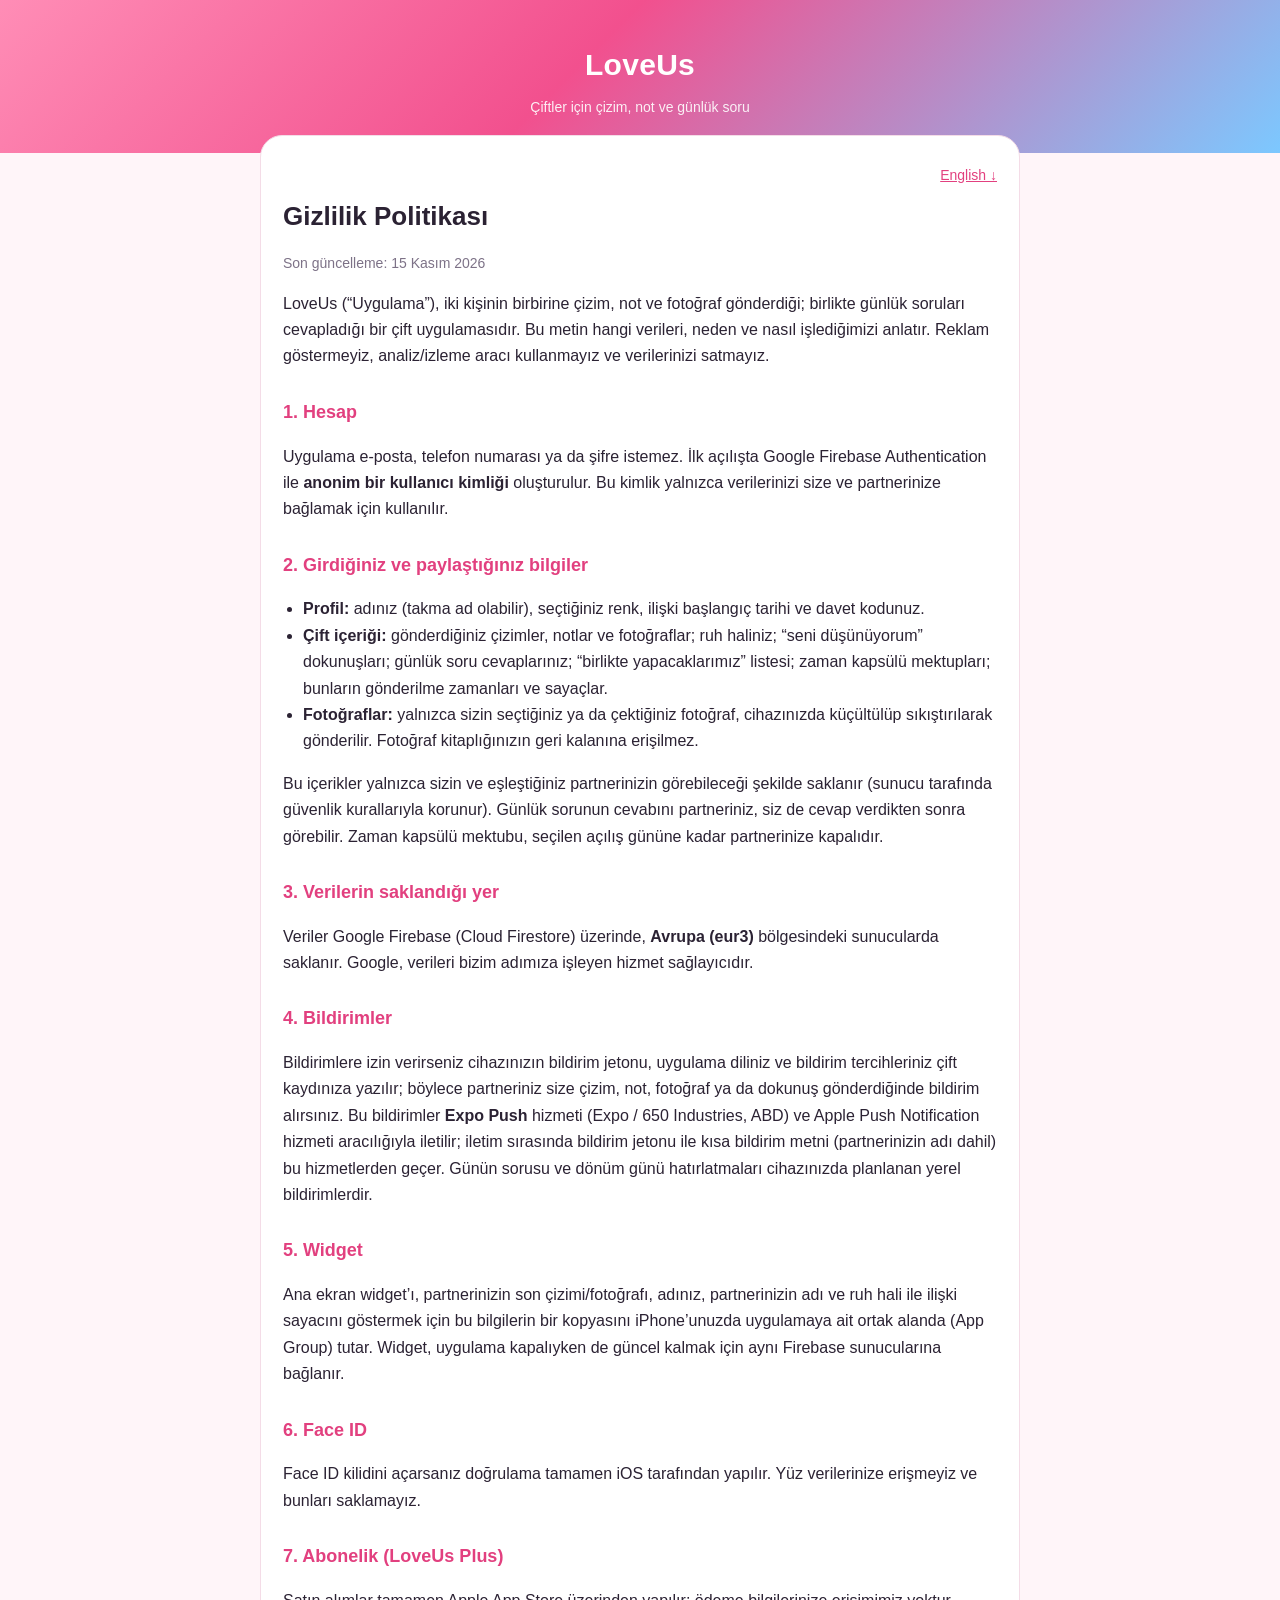
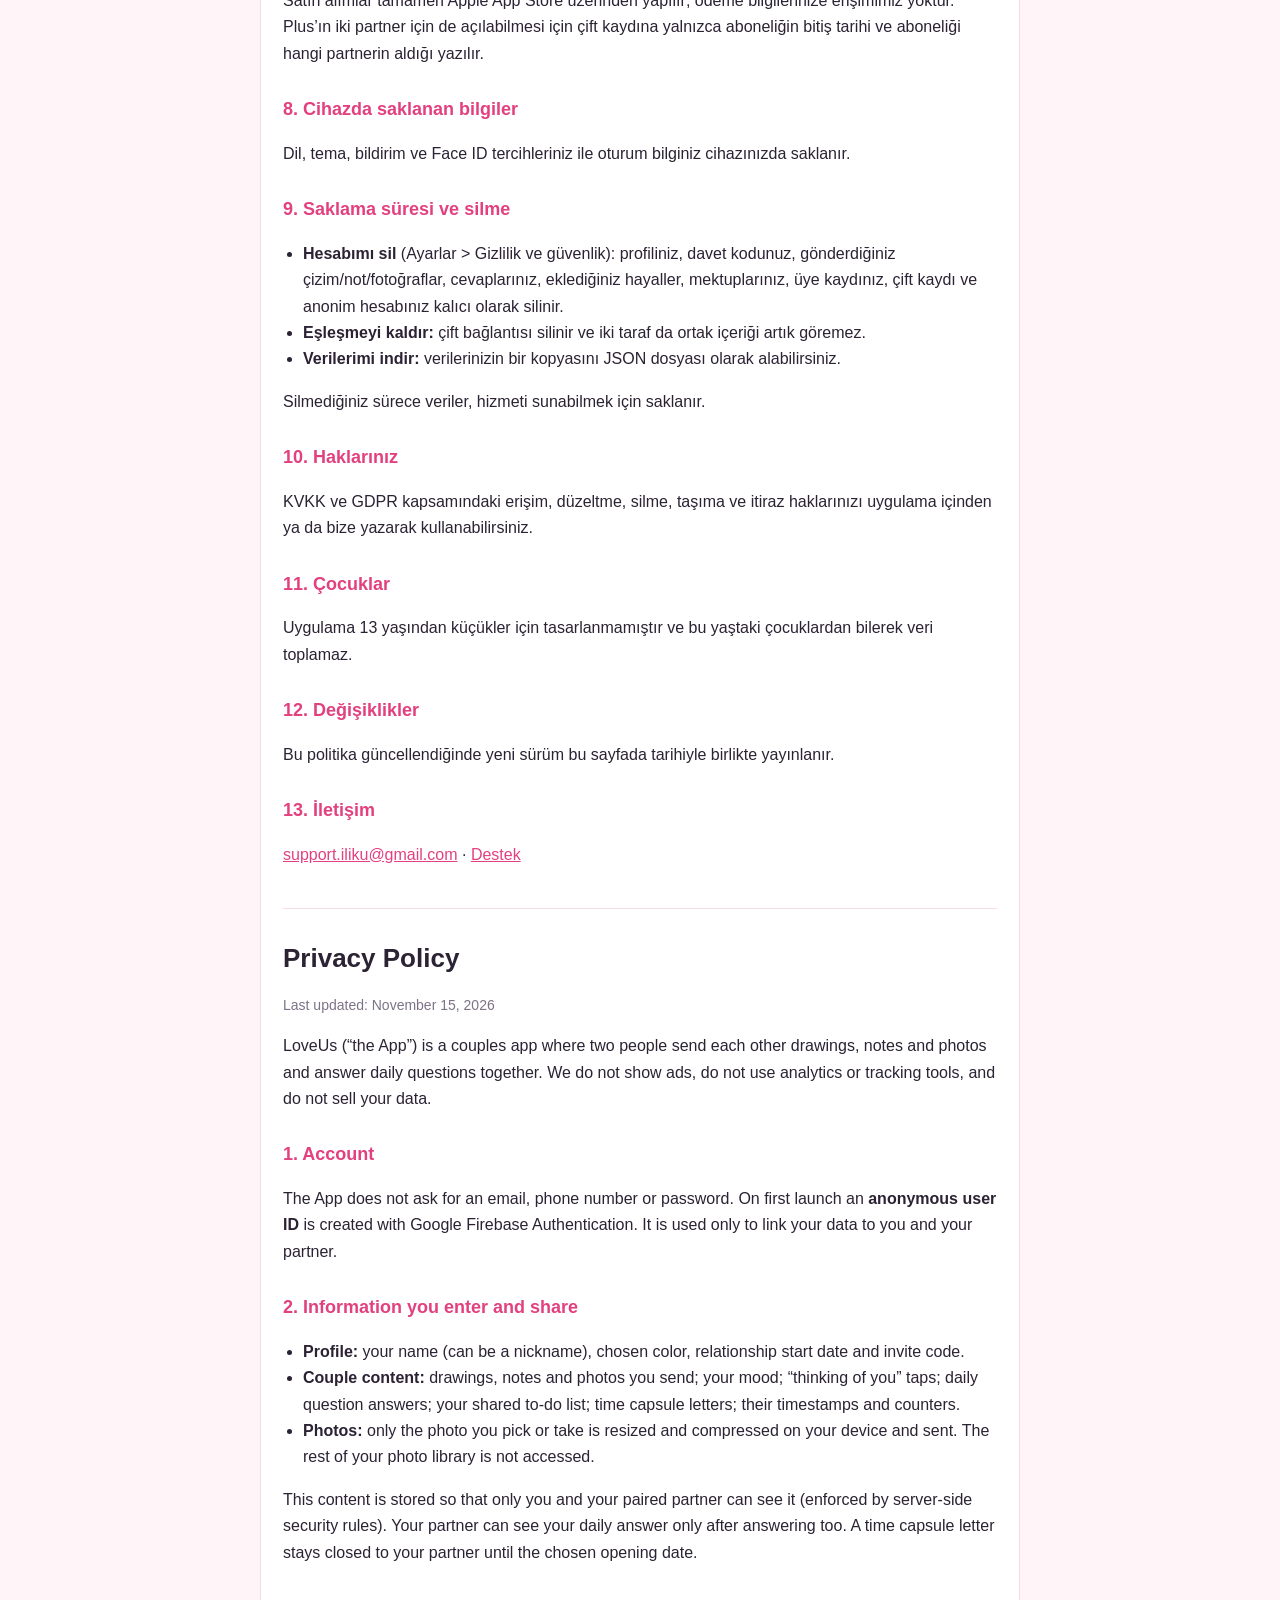
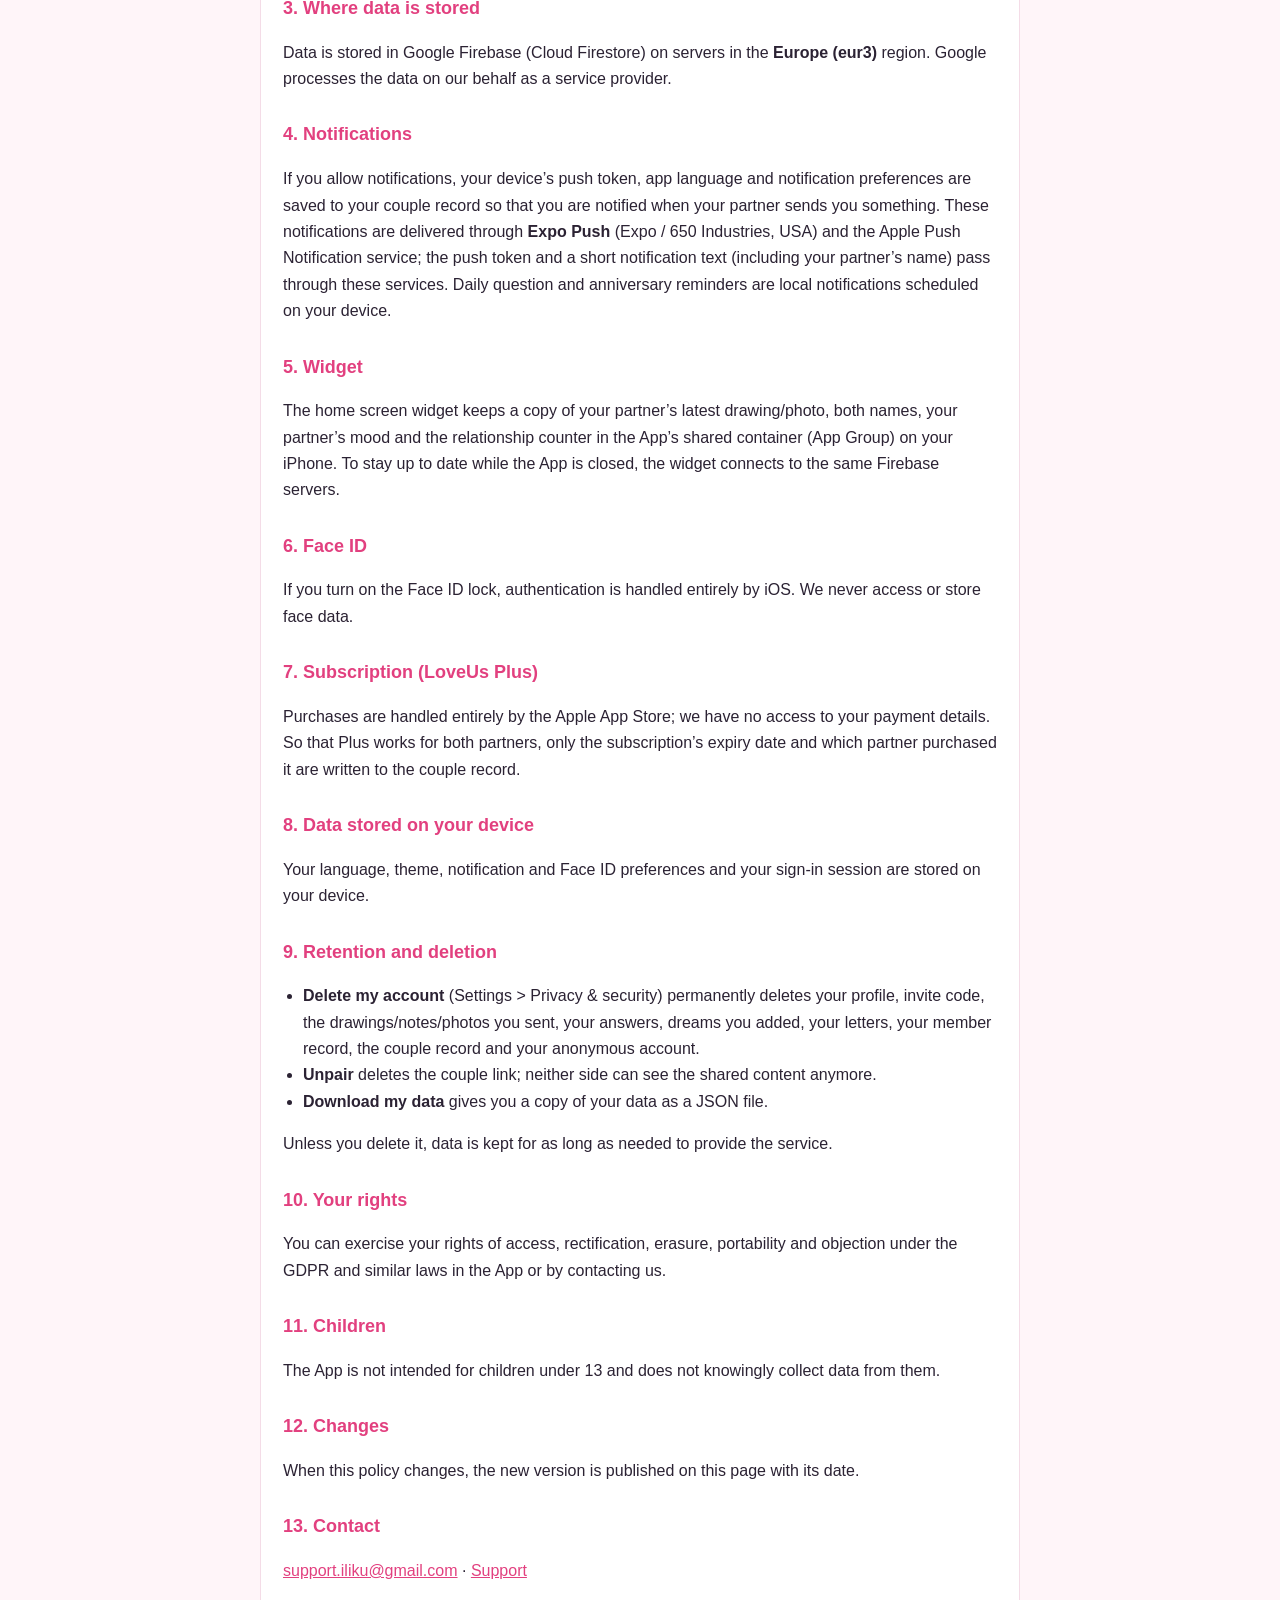
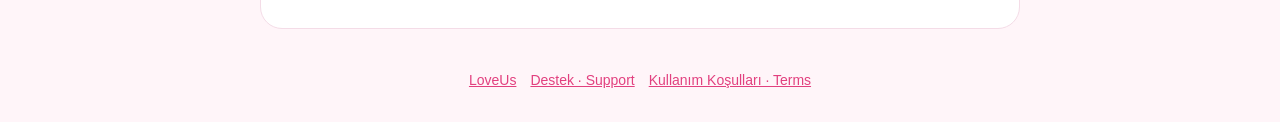
==== privacy.html @ a25f9e7d "LoveUs yasal ve destek sayfaları Co-Authored-By: Claude Opus 5.5 <noreply@anthropic.com>" ====
<!DOCTYPE html>
<html lang="tr">
<head>
<meta charset="utf-8" />
<meta name="viewport" content="width=device-width, initial-scale=1" />
<title>Gizlilik Politikası · LoveUs</title>
<link rel="stylesheet" href="style.css" />
</head>
<body>
<header><a href="index.html">LoveUs</a><p>Çiftler için çizim, not ve günlük soru</p></header>
<main>
  <p class="lang"><a href="#en">English ↓</a></p>
  <h1>Gizlilik Politikası</h1>
  <p class="muted">Son güncelleme: 15 Kasım 2026</p>

  <p>LoveUs (“Uygulama”), iki kişinin birbirine çizim, not ve fotoğraf gönderdiği; birlikte günlük soruları cevapladığı bir çift uygulamasıdır. Bu metin hangi verileri, neden ve nasıl işlediğimizi anlatır. Reklam göstermeyiz, analiz/izleme aracı kullanmayız ve verilerinizi satmayız.</p>

  <h2>1. Hesap</h2>
  <p>Uygulama e-posta, telefon numarası ya da şifre istemez. İlk açılışta Google Firebase Authentication ile <strong>anonim bir kullanıcı kimliği</strong> oluşturulur. Bu kimlik yalnızca verilerinizi size ve partnerinize bağlamak için kullanılır.</p>

  <h2>2. Girdiğiniz ve paylaştığınız bilgiler</h2>
  <ul>
    <li><strong>Profil:</strong> adınız (takma ad olabilir), seçtiğiniz renk, ilişki başlangıç tarihi ve davet kodunuz.</li>
    <li><strong>Çift içeriği:</strong> gönderdiğiniz çizimler, notlar ve fotoğraflar; ruh haliniz; “seni düşünüyorum” dokunuşları; günlük soru cevaplarınız; “birlikte yapacaklarımız” listesi; zaman kapsülü mektupları; bunların gönderilme zamanları ve sayaçlar.</li>
    <li><strong>Fotoğraflar:</strong> yalnızca sizin seçtiğiniz ya da çektiğiniz fotoğraf, cihazınızda küçültülüp sıkıştırılarak gönderilir. Fotoğraf kitaplığınızın geri kalanına erişilmez.</li>
  </ul>
  <p>Bu içerikler yalnızca sizin ve eşleştiğiniz partnerinizin görebileceği şekilde saklanır (sunucu tarafında güvenlik kurallarıyla korunur). Günlük sorunun cevabını partneriniz, siz de cevap verdikten sonra görebilir. Zaman kapsülü mektubu, seçilen açılış gününe kadar partnerinize kapalıdır.</p>

  <h2>3. Verilerin saklandığı yer</h2>
  <p>Veriler Google Firebase (Cloud Firestore) üzerinde, <strong>Avrupa (eur3)</strong> bölgesindeki sunucularda saklanır. Google, verileri bizim adımıza işleyen hizmet sağlayıcıdır.</p>

  <h2>4. Bildirimler</h2>
  <p>Bildirimlere izin verirseniz cihazınızın bildirim jetonu, uygulama diliniz ve bildirim tercihleriniz çift kaydınıza yazılır; böylece partneriniz size çizim, not, fotoğraf ya da dokunuş gönderdiğinde bildirim alırsınız. Bu bildirimler <strong>Expo Push</strong> hizmeti (Expo / 650 Industries, ABD) ve Apple Push Notification hizmeti aracılığıyla iletilir; iletim sırasında bildirim jetonu ile kısa bildirim metni (partnerinizin adı dahil) bu hizmetlerden geçer. Günün sorusu ve dönüm günü hatırlatmaları cihazınızda planlanan yerel bildirimlerdir.</p>

  <h2>5. Widget</h2>
  <p>Ana ekran widget’ı, partnerinizin son çizimi/fotoğrafı, adınız, partnerinizin adı ve ruh hali ile ilişki sayacını göstermek için bu bilgilerin bir kopyasını iPhone’unuzda uygulamaya ait ortak alanda (App Group) tutar. Widget, uygulama kapalıyken de güncel kalmak için aynı Firebase sunucularına bağlanır.</p>

  <h2>6. Face ID</h2>
  <p>Face ID kilidini açarsanız doğrulama tamamen iOS tarafından yapılır. Yüz verilerinize erişmeyiz ve bunları saklamayız.</p>

  <h2>7. Abonelik (LoveUs Plus)</h2>
  <p>Satın alımlar tamamen Apple App Store üzerinden yapılır; ödeme bilgilerinize erişimimiz yoktur. Plus’ın iki partner için de açılabilmesi için çift kaydına yalnızca aboneliğin bitiş tarihi ve aboneliği hangi partnerin aldığı yazılır.</p>

  <h2>8. Cihazda saklanan bilgiler</h2>
  <p>Dil, tema, bildirim ve Face ID tercihleriniz ile oturum bilginiz cihazınızda saklanır.</p>

  <h2>9. Saklama süresi ve silme</h2>
  <ul>
    <li><strong>Hesabımı sil</strong> (Ayarlar &gt; Gizlilik ve güvenlik): profiliniz, davet kodunuz, gönderdiğiniz çizim/not/fotoğraflar, cevaplarınız, eklediğiniz hayaller, mektuplarınız, üye kaydınız, çift kaydı ve anonim hesabınız kalıcı olarak silinir.</li>
    <li><strong>Eşleşmeyi kaldır:</strong> çift bağlantısı silinir ve iki taraf da ortak içeriği artık göremez.</li>
    <li><strong>Verilerimi indir:</strong> verilerinizin bir kopyasını JSON dosyası olarak alabilirsiniz.</li>
  </ul>
  <p>Silmediğiniz sürece veriler, hizmeti sunabilmek için saklanır.</p>

  <h2>10. Haklarınız</h2>
  <p>KVKK ve GDPR kapsamındaki erişim, düzeltme, silme, taşıma ve itiraz haklarınızı uygulama içinden ya da bize yazarak kullanabilirsiniz.</p>

  <h2>11. Çocuklar</h2>
  <p>Uygulama 13 yaşından küçükler için tasarlanmamıştır ve bu yaştaki çocuklardan bilerek veri toplamaz.</p>

  <h2>12. Değişiklikler</h2>
  <p>Bu politika güncellendiğinde yeni sürüm bu sayfada tarihiyle birlikte yayınlanır.</p>

  <h2>13. İletişim</h2>
  <p><a href="mailto:support.iliku@gmail.com">support.iliku@gmail.com</a> · <a href="support.html">Destek</a></p>

  <hr id="en" />

  <h1>Privacy Policy</h1>
  <p class="muted">Last updated: November 15, 2026</p>
  <p>LoveUs (“the App”) is a couples app where two people send each other drawings, notes and photos and answer daily questions together. We do not show ads, do not use analytics or tracking tools, and do not sell your data.</p>

  <h2>1. Account</h2>
  <p>The App does not ask for an email, phone number or password. On first launch an <strong>anonymous user ID</strong> is created with Google Firebase Authentication. It is used only to link your data to you and your partner.</p>

  <h2>2. Information you enter and share</h2>
  <ul>
    <li><strong>Profile:</strong> your name (can be a nickname), chosen color, relationship start date and invite code.</li>
    <li><strong>Couple content:</strong> drawings, notes and photos you send; your mood; “thinking of you” taps; daily question answers; your shared to-do list; time capsule letters; their timestamps and counters.</li>
    <li><strong>Photos:</strong> only the photo you pick or take is resized and compressed on your device and sent. The rest of your photo library is not accessed.</li>
  </ul>
  <p>This content is stored so that only you and your paired partner can see it (enforced by server-side security rules). Your partner can see your daily answer only after answering too. A time capsule letter stays closed to your partner until the chosen opening date.</p>

  <h2>3. Where data is stored</h2>
  <p>Data is stored in Google Firebase (Cloud Firestore) on servers in the <strong>Europe (eur3)</strong> region. Google processes the data on our behalf as a service provider.</p>

  <h2>4. Notifications</h2>
  <p>If you allow notifications, your device’s push token, app language and notification preferences are saved to your couple record so that you are notified when your partner sends you something. These notifications are delivered through <strong>Expo Push</strong> (Expo / 650 Industries, USA) and the Apple Push Notification service; the push token and a short notification text (including your partner’s name) pass through these services. Daily question and anniversary reminders are local notifications scheduled on your device.</p>

  <h2>5. Widget</h2>
  <p>The home screen widget keeps a copy of your partner’s latest drawing/photo, both names, your partner’s mood and the relationship counter in the App’s shared container (App Group) on your iPhone. To stay up to date while the App is closed, the widget connects to the same Firebase servers.</p>

  <h2>6. Face ID</h2>
  <p>If you turn on the Face ID lock, authentication is handled entirely by iOS. We never access or store face data.</p>

  <h2>7. Subscription (LoveUs Plus)</h2>
  <p>Purchases are handled entirely by the Apple App Store; we have no access to your payment details. So that Plus works for both partners, only the subscription’s expiry date and which partner purchased it are written to the couple record.</p>

  <h2>8. Data stored on your device</h2>
  <p>Your language, theme, notification and Face ID preferences and your sign-in session are stored on your device.</p>

  <h2>9. Retention and deletion</h2>
  <ul>
    <li><strong>Delete my account</strong> (Settings &gt; Privacy &amp; security) permanently deletes your profile, invite code, the drawings/notes/photos you sent, your answers, dreams you added, your letters, your member record, the couple record and your anonymous account.</li>
    <li><strong>Unpair</strong> deletes the couple link; neither side can see the shared content anymore.</li>
    <li><strong>Download my data</strong> gives you a copy of your data as a JSON file.</li>
  </ul>
  <p>Unless you delete it, data is kept for as long as needed to provide the service.</p>

  <h2>10. Your rights</h2>
  <p>You can exercise your rights of access, rectification, erasure, portability and objection under the GDPR and similar laws in the App or by contacting us.</p>

  <h2>11. Children</h2>
  <p>The App is not intended for children under 13 and does not knowingly collect data from them.</p>

  <h2>12. Changes</h2>
  <p>When this policy changes, the new version is published on this page with its date.</p>

  <h2>13. Contact</h2>
  <p><a href="mailto:support.iliku@gmail.com">support.iliku@gmail.com</a> · <a href="support.html">Support</a></p>
</main>
<nav><a href="index.html">LoveUs</a><a href="support.html">Destek · Support</a><a href="terms.html">Kullanım Koşulları · Terms</a></nav>
</body>
</html>
---- style.css ----
:root { --bg: #FFF5F9; --card: #fff; --text: #2B2233; --muted: #7D7287; --accent: #E2407F; --blue: #2E9BE6; --border: #F4DCE7; }
@media (prefers-color-scheme: dark) { :root { --bg: #17111B; --card: #221A28; --text: #F4EEF7; --muted: #A99BB3; --accent: #FF7AAE; --blue: #7CC8FF; --border: #3A2D42; } }
* { box-sizing: border-box; }
body { margin: 0; background: var(--bg); color: var(--text); font: 16px/1.65 -apple-system, BlinkMacSystemFont, "Segoe UI", Roboto, sans-serif; }
header { background: linear-gradient(135deg, #FF8DB6, #F2508E 45%, #7CC8FF); color: #fff; padding: 40px 20px 34px; text-align: center; }
header a { color: #fff; text-decoration: none; font-size: 30px; font-weight: 800; letter-spacing: .3px; }
header p { margin: 6px 0 0; opacity: .9; font-size: 14px; }
main { max-width: 760px; margin: -18px auto 40px; padding: 28px 22px; background: var(--card); border: 1px solid var(--border); border-radius: 22px; }
h1 { font-size: 26px; margin: 0 0 4px; }
h2 { font-size: 18px; margin: 28px 0 6px; color: var(--accent); }
hr { border: 0; border-top: 1px solid var(--border); margin: 40px 0 28px; }
.muted { color: var(--muted); font-size: 14px; }
a { color: var(--accent); }
ul { padding-left: 20px; }
nav { display: flex; gap: 14px; justify-content: center; flex-wrap: wrap; margin: 0 0 30px; font-size: 14px; }
.lang { text-align: right; font-size: 14px; margin: 0 0 8px; }
.faq details { border-top: 1px solid var(--border); padding: 12px 0; }
.faq summary { cursor: pointer; font-weight: 600; }
.btn { display: inline-block; background: var(--accent); color: #fff; padding: 12px 20px; border-radius: 14px; text-decoration: none; font-weight: 600; }
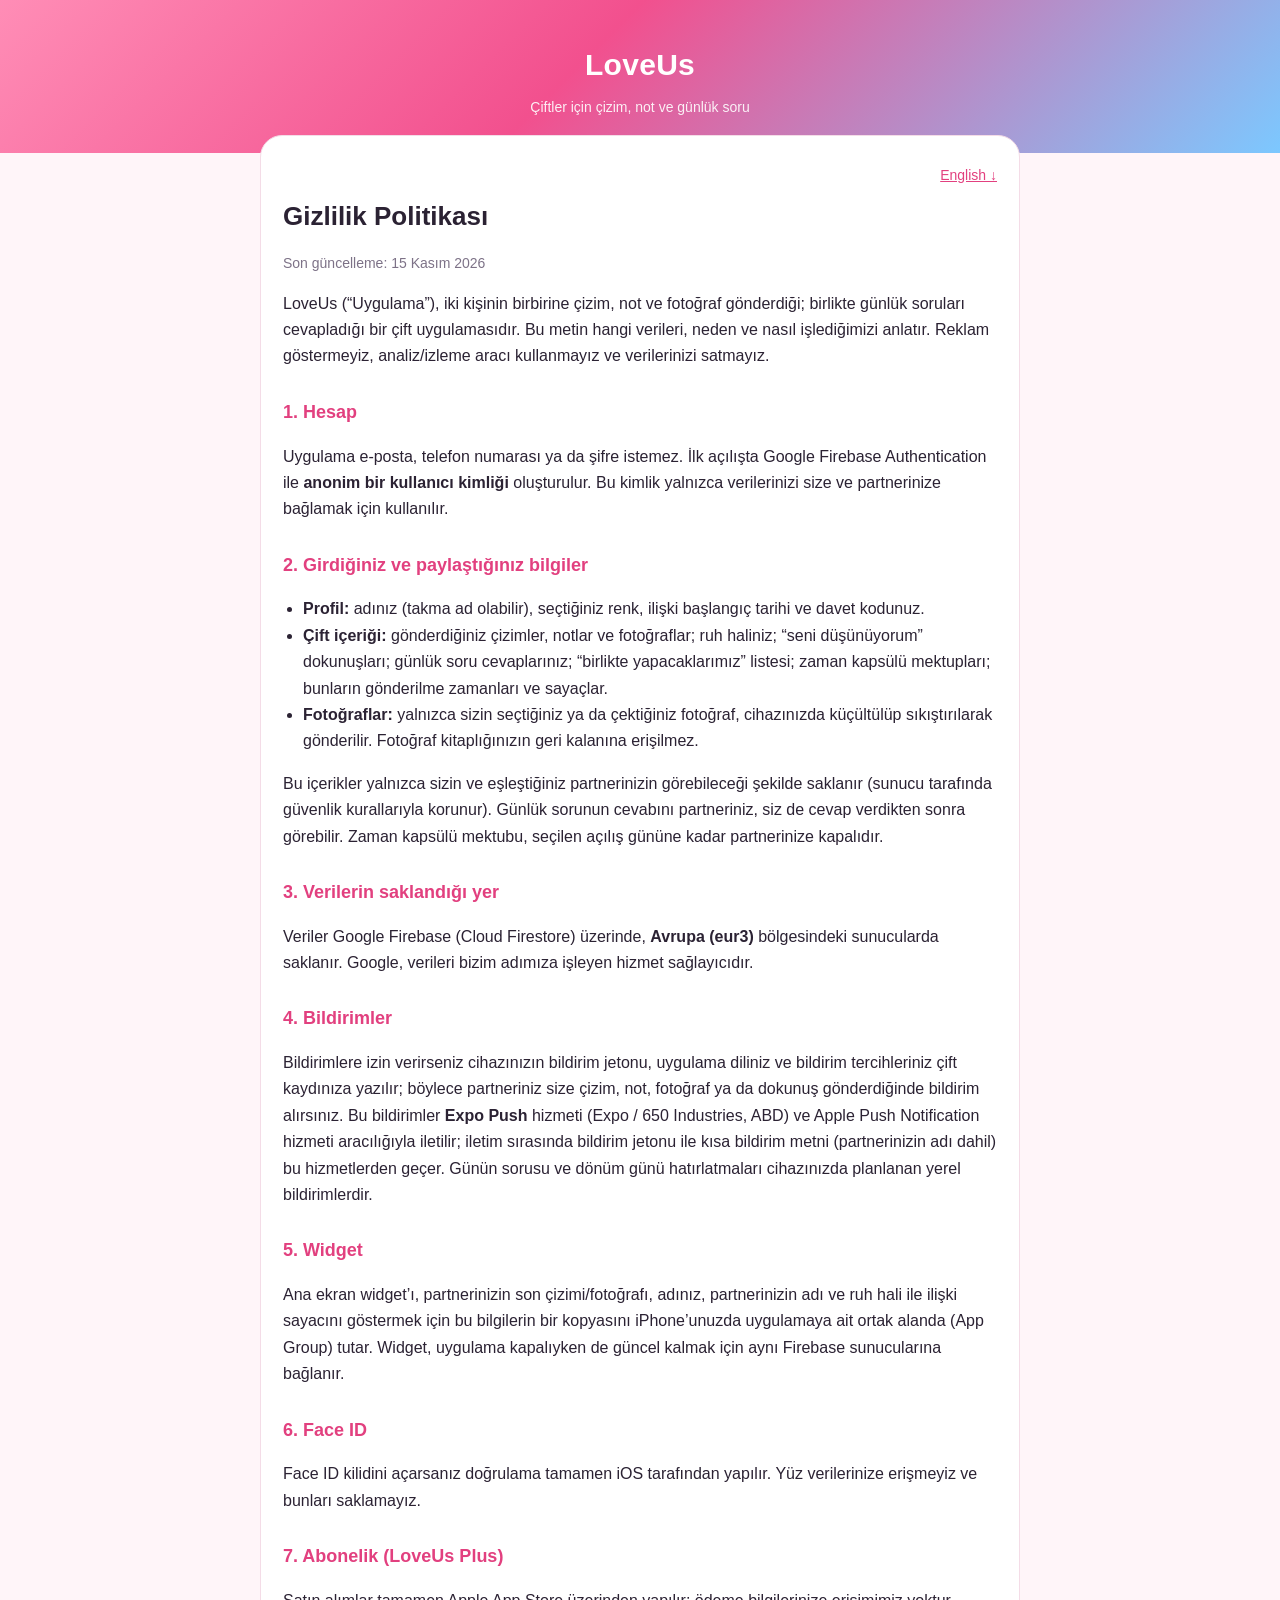
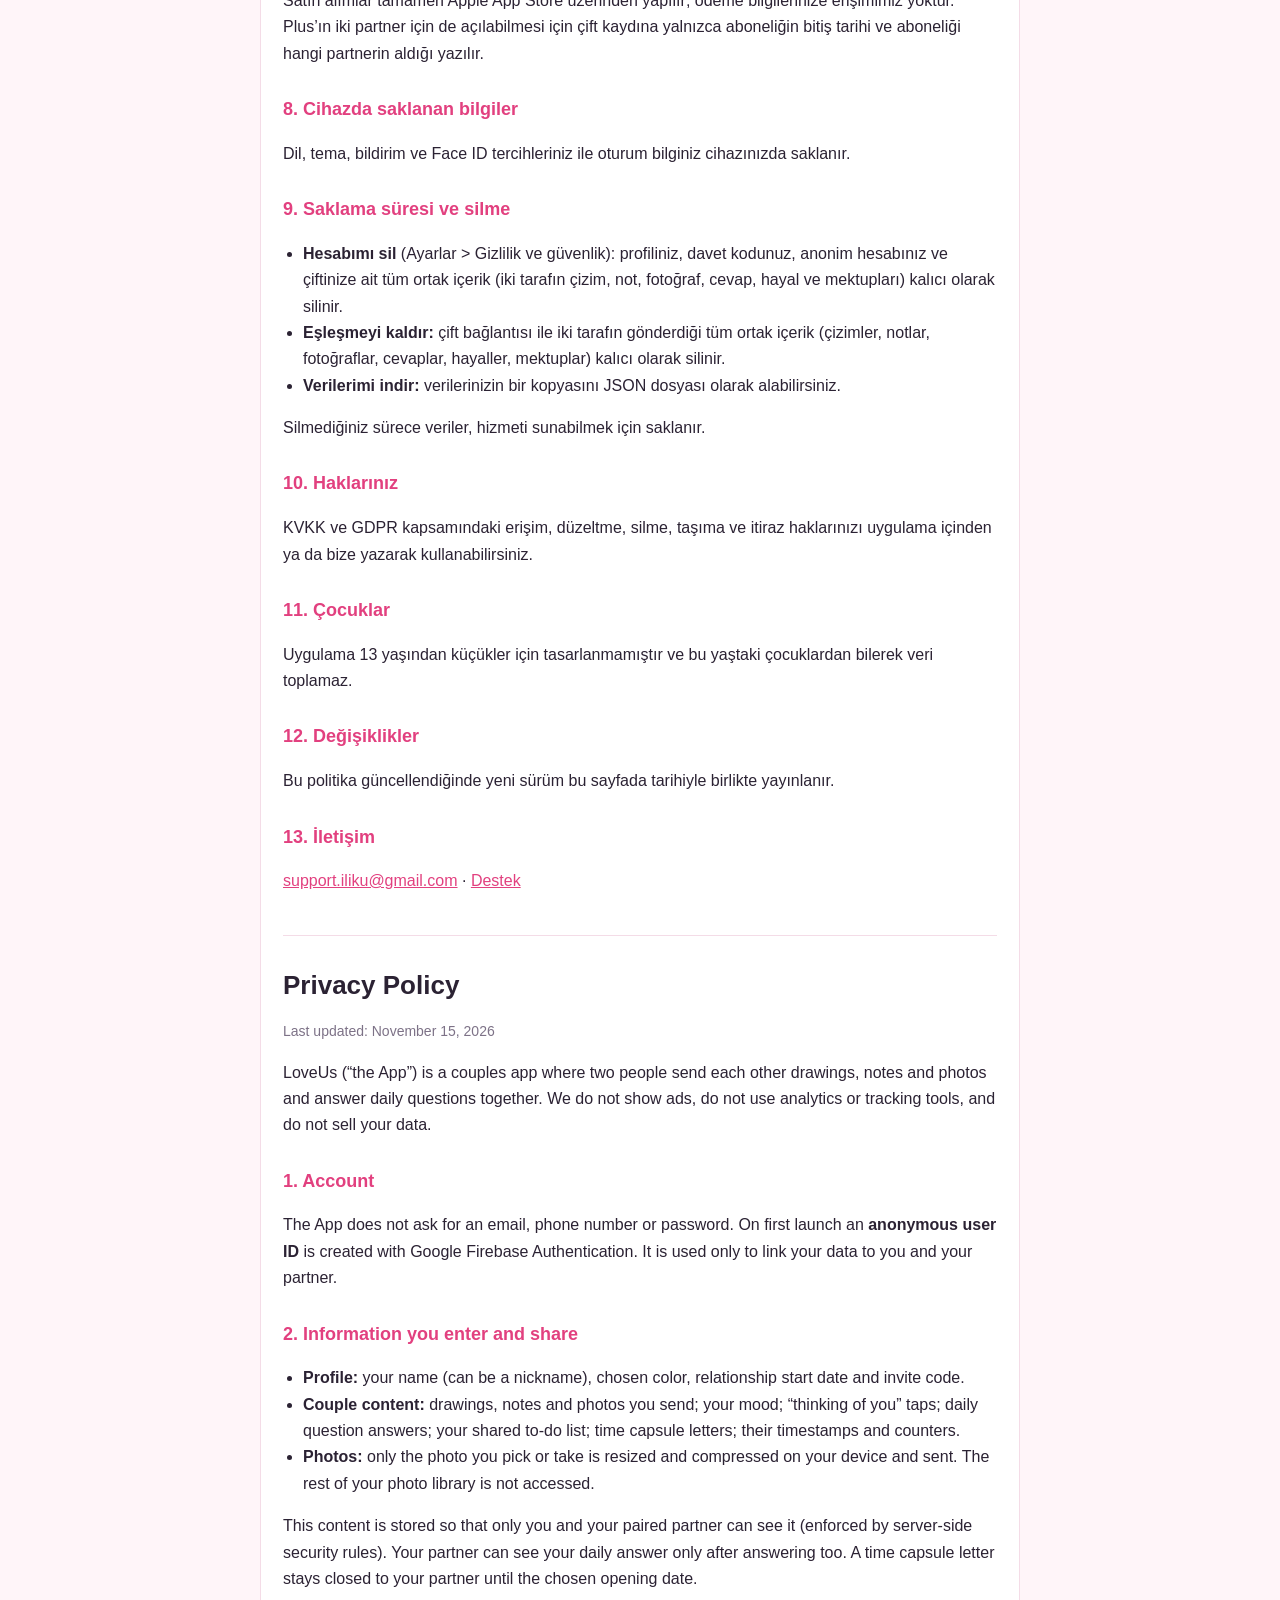
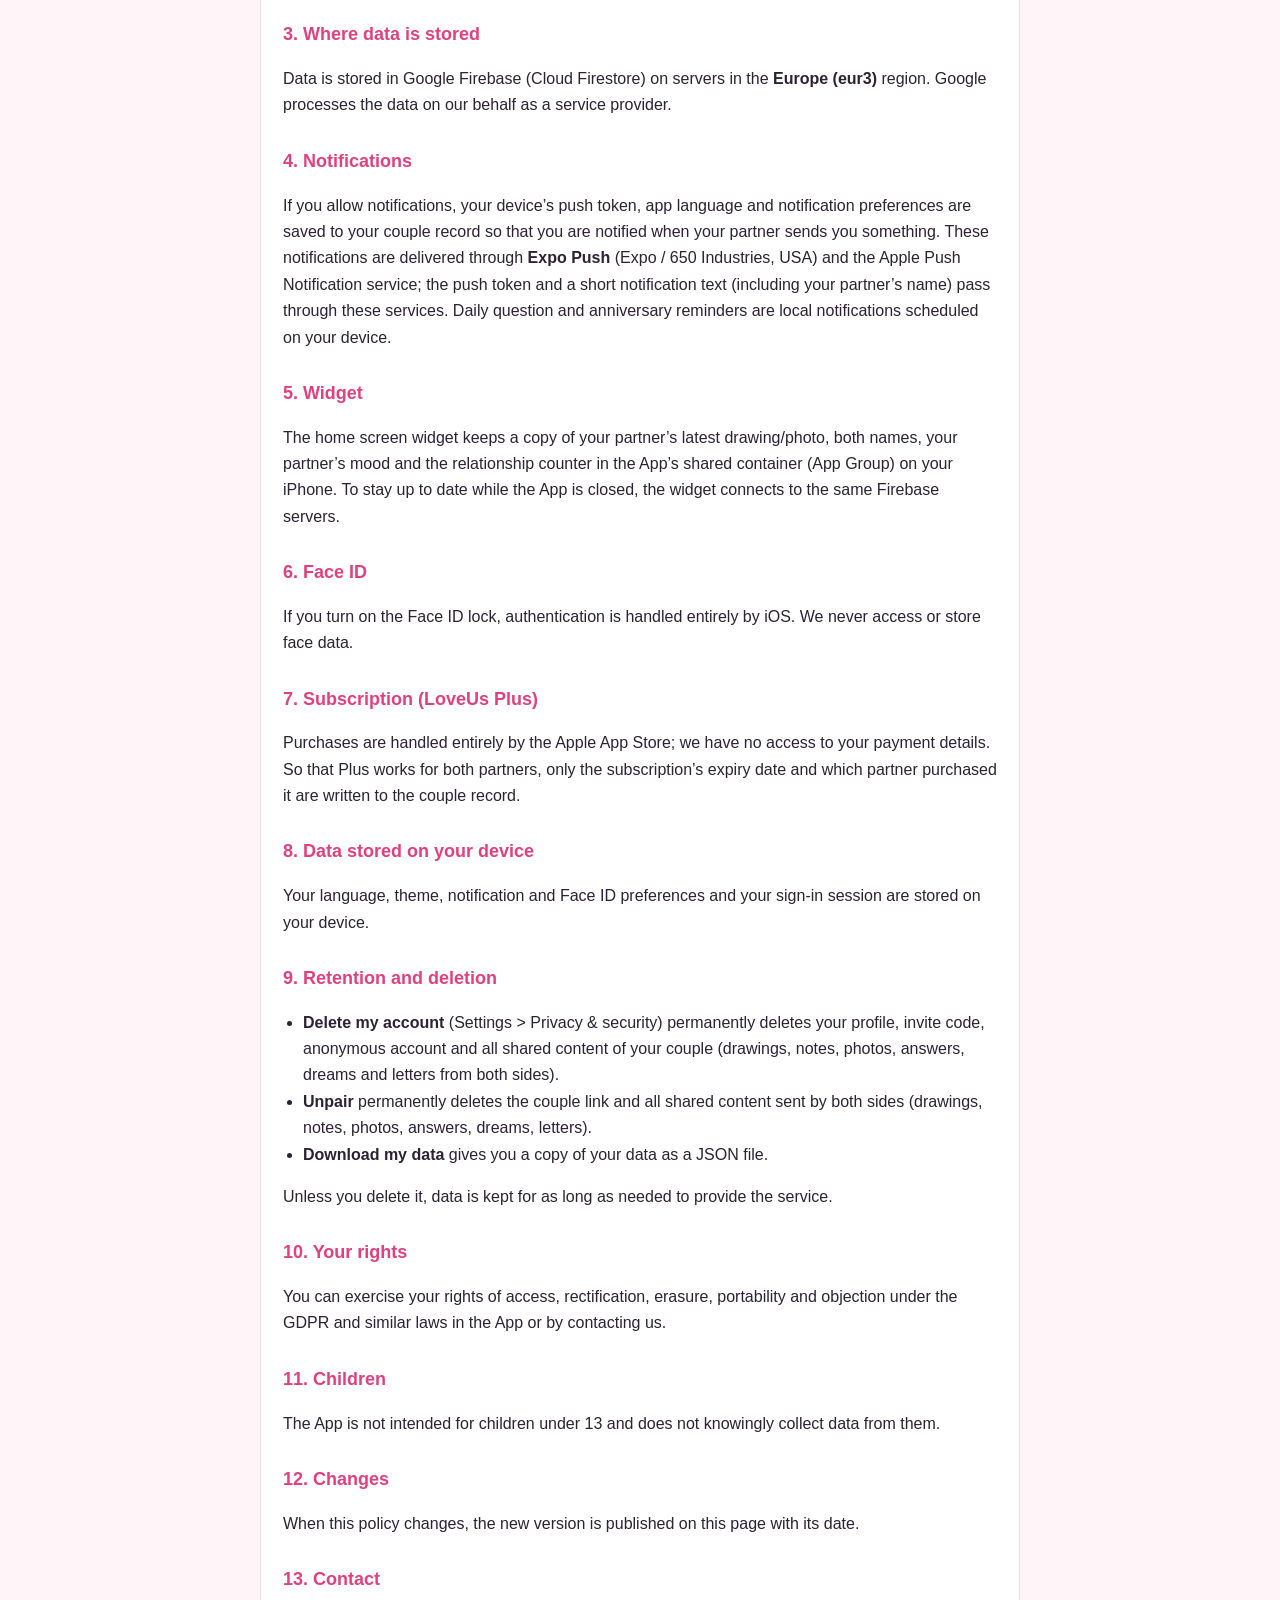
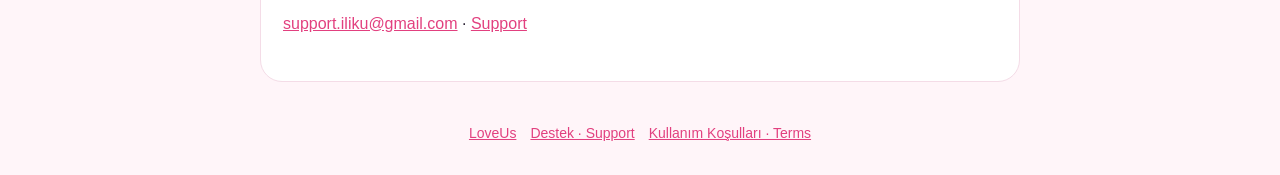
==== commit 9d125ab3: "Gizlilik: eşleşme kaldırma/hesap silmede ortak verilerin tamamı silinir Co-Authored-By: Claude Opus " ====
--- a/privacy.html
+++ b/privacy.html
@@ -46,8 +46,8 @@
 
   <h2>9. Saklama süresi ve silme</h2>
   <ul>
-    <li><strong>Hesabımı sil</strong> (Ayarlar &gt; Gizlilik ve güvenlik): profiliniz, davet kodunuz, gönderdiğiniz çizim/not/fotoğraflar, cevaplarınız, eklediğiniz hayaller, mektuplarınız, üye kaydınız, çift kaydı ve anonim hesabınız kalıcı olarak silinir.</li>
-    <li><strong>Eşleşmeyi kaldır:</strong> çift bağlantısı silinir ve iki taraf da ortak içeriği artık göremez.</li>
+    <li><strong>Hesabımı sil</strong> (Ayarlar &gt; Gizlilik ve güvenlik): profiliniz, davet kodunuz, anonim hesabınız ve çiftinize ait tüm ortak içerik (iki tarafın çizim, not, fotoğraf, cevap, hayal ve mektupları) kalıcı olarak silinir.</li>
+    <li><strong>Eşleşmeyi kaldır:</strong> çift bağlantısı ile iki tarafın gönderdiği tüm ortak içerik (çizimler, notlar, fotoğraflar, cevaplar, hayaller, mektuplar) kalıcı olarak silinir.</li>
     <li><strong>Verilerimi indir:</strong> verilerinizin bir kopyasını JSON dosyası olarak alabilirsiniz.</li>
   </ul>
   <p>Silmediğiniz sürece veriler, hizmeti sunabilmek için saklanır.</p>
@@ -101,8 +101,8 @@
 
   <h2>9. Retention and deletion</h2>
   <ul>
-    <li><strong>Delete my account</strong> (Settings &gt; Privacy &amp; security) permanently deletes your profile, invite code, the drawings/notes/photos you sent, your answers, dreams you added, your letters, your member record, the couple record and your anonymous account.</li>
-    <li><strong>Unpair</strong> deletes the couple link; neither side can see the shared content anymore.</li>
+    <li><strong>Delete my account</strong> (Settings &gt; Privacy &amp; security) permanently deletes your profile, invite code, anonymous account and all shared content of your couple (drawings, notes, photos, answers, dreams and letters from both sides).</li>
+    <li><strong>Unpair</strong> permanently deletes the couple link and all shared content sent by both sides (drawings, notes, photos, answers, dreams, letters).</li>
     <li><strong>Download my data</strong> gives you a copy of your data as a JSON file.</li>
   </ul>
   <p>Unless you delete it, data is kept for as long as needed to provide the service.</p>
